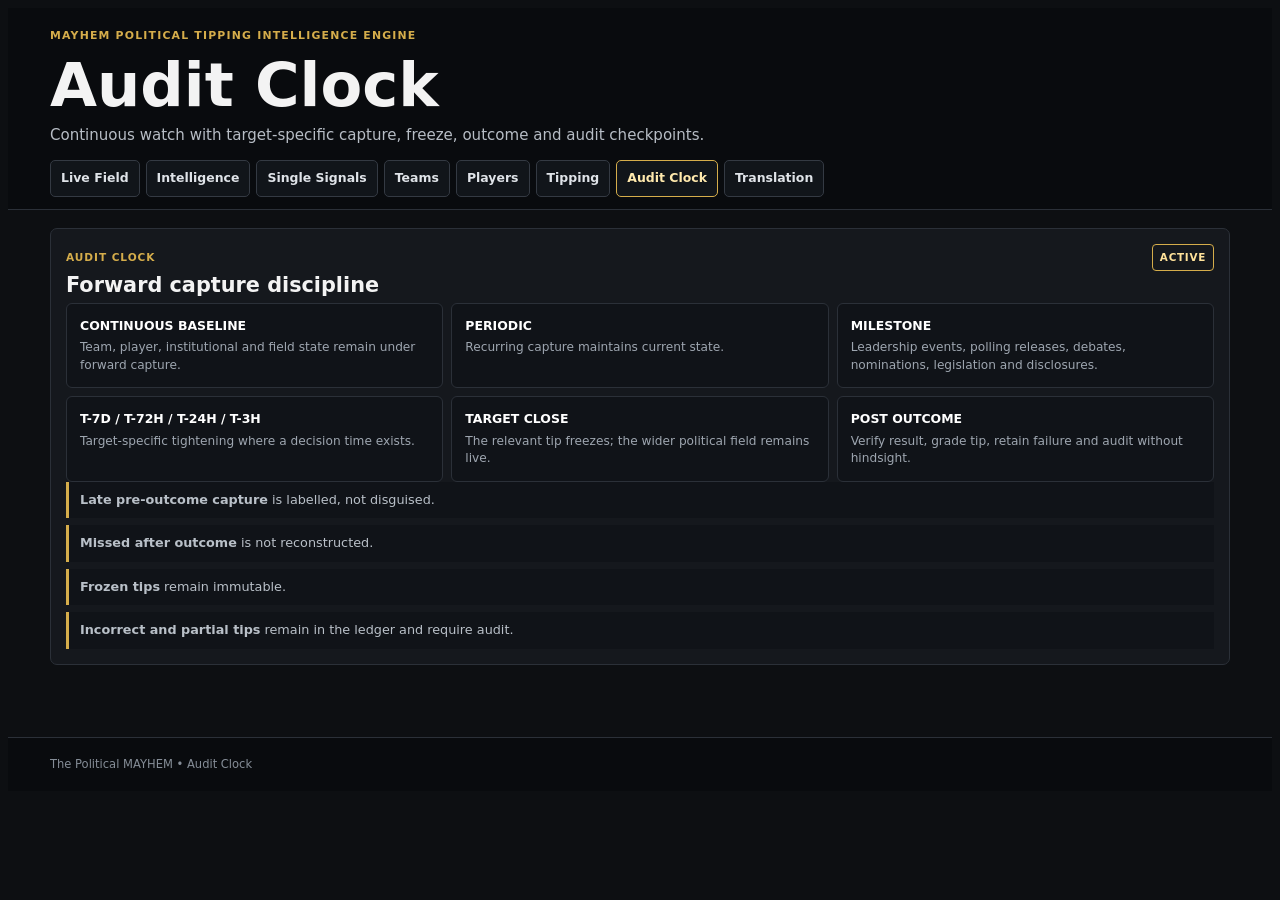
==== audit-clock.html @ 24cec6c0 "Add dedicated Audit Clock page" ====
<!doctype html><html lang="en"><head><meta charset="utf-8"><meta name="viewport" content="width=device-width,initial-scale=1"><title>The Political MAYHEM — Audit Clock</title><link rel="stylesheet" href="site.css"></head><body><header class="topbar"><div class="wrap"><p class="eyebrow">MAYHEM POLITICAL TIPPING INTELLIGENCE ENGINE</p><h1>Audit Clock</h1><p class="lede">Continuous watch with target-specific capture, freeze, outcome and audit checkpoints.</p><nav class="tabs"><a href="./">Live Field</a><a href="intelligence.html">Intelligence</a><a href="single-signals.html">Single Signals</a><a href="teams.html">Teams</a><a href="players.html">Players</a><a href="tipping.html">Tipping</a><a class="active" href="audit-clock.html">Audit Clock</a><a href="translation.html">Translation</a></nav></div></header><main class="wrap"><section><div class="section-head"><div><span class="kicker">AUDIT CLOCK</span><h2>Forward capture discipline</h2></div><span class="status-live">ACTIVE</span></div><div class="clock-grid"><article><strong>CONTINUOUS BASELINE</strong><span>Team, player, institutional and field state remain under forward capture.</span></article><article><strong>PERIODIC</strong><span>Recurring capture maintains current state.</span></article><article><strong>MILESTONE</strong><span>Leadership events, polling releases, debates, nominations, legislation and disclosures.</span></article><article><strong>T-7D / T-72H / T-24H / T-3H</strong><span>Target-specific tightening where a decision time exists.</span></article><article><strong>TARGET CLOSE</strong><span>The relevant tip freezes; the wider political field remains live.</span></article><article><strong>POST OUTCOME</strong><span>Verify result, grade tip, retain failure and audit without hindsight.</span></article></div><div class="rules compact"><p><b>Late pre-outcome capture</b> is labelled, not disguised.</p><p><b>Missed after outcome</b> is not reconstructed.</p><p><b>Frozen tips</b> remain immutable.</p><p><b>Incorrect and partial tips</b> remain in the ledger and require audit.</p></div></section></main><footer><div class="wrap">The Political MAYHEM • Audit Clock</div></footer></body></html>
---- site.css ----
:root{font-family:Inter,system-ui,-apple-system,BlinkMacSystemFont,"Segoe UI",sans-serif;color:#f3f3f3;background:#0d0f12;line-height:1.45;--panel:#15181d;--panel2:#101318;--line:#2b3038;--gold:#d5ad4b;--muted:#9aa1ab;--good:#78d69a}.wrap{width:min(1180px,calc(100% - 24px));margin:auto}.topbar{background:#090b0e;border-bottom:1px solid var(--line);padding:20px 0 12px;position:sticky;top:0;z-index:10}.eyebrow{margin:0;color:var(--gold);font-size:.68rem;letter-spacing:.11em;font-weight:900}.topbar h1{font-size:clamp(2rem,6vw,3.8rem);line-height:.95;margin:.22em 0 .16em}.lede{max-width:920px;color:#b7bdc5;margin:0 0 14px;font-size:.94rem}.tabs{display:flex;flex-wrap:wrap;gap:6px}.tabs a{color:#dfe3e8;text-decoration:none;border:1px solid #343a43;background:#11151a;padding:8px 10px;border-radius:5px;font-size:.78rem;font-weight:800}.tabs a.active,.tabs a:hover{border-color:var(--gold);color:#ffe9ad}main{padding:18px 0 54px}section{margin:0 0 18px;background:var(--panel);border:1px solid var(--line);border-radius:7px;padding:15px}.kicker{font-size:.66rem;font-weight:900;letter-spacing:.09em;color:var(--gold)}h2{font-size:1.3rem;margin:.2em 0 .55em}.scoreboard{border-top:3px solid var(--gold)}.empty-state{background:var(--panel2);border:1px solid var(--line);padding:14px;border-radius:6px;margin-top:8px}.empty-state h2{margin:.35em 0}.empty-state p,.section-copy{color:#b6bdc6;margin:0}.state-pill,.live-dot,.status-built,.status-live{display:inline-block;font-size:.65rem;font-weight:900;letter-spacing:.07em;border:1px solid #424955;padding:5px 7px;border-radius:4px}.state-pill,.status-live{border-color:var(--gold);color:#ffe29a}.live-dot{color:var(--good);border-color:#386248}.status-built{color:#cbd1d8}.watch-grid{display:grid;grid-template-columns:repeat(4,1fr);gap:9px;margin-top:10px}.watch-grid article,.clock-grid article,.grid article{background:var(--panel2);border:1px solid var(--line);border-radius:6px;padding:13px}.watch-grid small{display:block;color:var(--muted);font-size:.65rem;font-weight:800}.watch-grid strong{display:block;font-size:1.15rem;margin:.35em 0;color:#fff}.watch-grid p,.grid p{font-size:.78rem;color:#9da5af;margin:0}.section-head{display:flex;align-items:flex-start;justify-content:space-between;gap:12px}.section-head h2{margin:.15em 0}.feed{display:grid;gap:7px}.feed div{display:grid;grid-template-columns:180px 1fr;gap:10px;padding:10px;background:var(--panel2);border:1px solid var(--line);border-radius:5px}.feed b{color:#fff}.feed span{color:#aeb5be;font-size:.82rem}.tip-flow{display:flex;flex-wrap:wrap;gap:6px;align-items:center;margin:10px 0}.node{padding:9px 10px;border:1px solid #3a414b;background:var(--panel2);border-radius:5px;font-size:.8rem;font-weight:800}.arrow{color:var(--gold);font-weight:900}.rules{display:grid;gap:7px}.rules p{background:var(--panel2);border-left:3px solid var(--gold);margin:0;padding:9px 11px;color:#b9c0c8;font-size:.8rem}.clock-grid{display:grid;grid-template-columns:repeat(3,1fr);gap:8px}.clock-grid strong{display:block;color:#fff;font-size:.78rem}.clock-grid span{display:block;color:#9ea6b0;font-size:.76rem;margin-top:4px}.grid{display:grid;grid-template-columns:repeat(auto-fit,minmax(210px,1fr));gap:8px}.grid h3{font-size:.9rem;margin:0 0 5px}.grid article>span{display:inline-block;margin-top:10px;font-size:.62rem;font-weight:900;color:#d2d7dd}.grid article.next{border-color:var(--gold)}.grid article.next>span{color:#ffe09a}.layers{display:grid;gap:7px;margin-top:10px}.layers div{display:grid;grid-template-columns:150px 210px 1fr;gap:10px;align-items:center;padding:10px;background:var(--panel2);border:1px solid var(--line);border-radius:5px}.layers small{font-family:ui-monospace,SFMono-Regular,Menlo,monospace;color:#d1b364}.layers p{margin:0;color:#9fa7b1;font-size:.78rem}.roster-meta{margin:10px 0;color:#8f98a4;font-size:.72rem}.party-rosters{display:grid;grid-template-columns:repeat(auto-fit,minmax(300px,1fr));gap:10px;margin-top:10px}.party-card{background:#0d1014;border:1px solid #303640;border-radius:7px;overflow:hidden}.party-head{display:flex;justify-content:space-between;gap:10px;padding:13px;border-bottom:1px solid #272d35;background:#11151a}.team-label,.player-label{display:block;font-size:.58rem;letter-spacing:.1em;font-weight:900;color:var(--gold)}.party-head h3{margin:.1em 0 0;font-size:1.2rem}.party-full{margin:2px 0 0;color:#9099a5;font-size:.72rem}.team-state{align-self:flex-start;border:1px solid #3b424d;border-radius:4px;padding:4px 6px;font-size:.58rem;font-weight:900;color:#c8ced5;text-align:right}.leader-strip{display:grid;grid-template-columns:110px 1fr;gap:8px;padding:9px 12px;border-bottom:1px solid #242a31;background:#15191f;font-size:.72rem}.leader-strip b{color:#d5ad4b}.leader-strip span{color:#f3f3f3;font-weight:800}.form-strip{display:grid;grid-template-columns:repeat(4,1fr);gap:1px;background:#242a31;border-bottom:1px solid #242a31}.form-strip>div{background:#101318;padding:9px 10px}.form-strip small{display:block;color:#7f8995;font-size:.56rem;font-weight:900;letter-spacing:.06em}.form-strip strong{display:block;color:#f1f3f5;font-size:.7rem;margin-top:2px}.roster{display:grid}.player-row{display:grid;grid-template-columns:minmax(130px,.8fr) 1.2fr;gap:10px;padding:10px 12px;border-bottom:1px solid #20262d}.player-row:last-child{border-bottom:0}.player-row b{display:block;color:#fff;font-size:.8rem;margin-top:2px}.player-row>span{font-size:.72rem;color:#9fa8b3}footer{border-top:1px solid var(--line);background:#090b0e;color:#858d97;padding:18px 0;font-size:.72rem}@media(max-width:760px){.topbar{position:static}.lede{font-size:.85rem}.tabs{gap:5px}.tabs a{font-size:.7rem;padding:7px 8px}.watch-grid{grid-template-columns:1fr 1fr}.clock-grid{grid-template-columns:1fr}.feed div,.layers div{grid-template-columns:1fr}.tip-flow{display:grid;grid-template-columns:1fr}.arrow{display:none}.node{width:100%;box-sizing:border-box}.section-head{align-items:flex-start}.grid{grid-template-columns:1fr 1fr}.party-rosters{grid-template-columns:1fr}.player-row{grid-template-columns:1fr}.leader-strip{grid-template-columns:1fr}.form-strip{grid-template-columns:1fr 1fr}}@media(max-width:460px){.wrap{width:min(100% - 14px,1180px)}section{padding:11px}.watch-grid,.grid{grid-template-columns:1fr}.topbar h1{font-size:2.1rem}.tabs a{flex:1 1 auto;text-align:center}.section-head{display:block}.section-head>span{margin-top:4px}.empty-state h2{font-size:1.15rem}.party-head{display:block}.team-state{display:inline-block;margin-top:7px}.form-strip{grid-template-columns:1fr 1fr}}
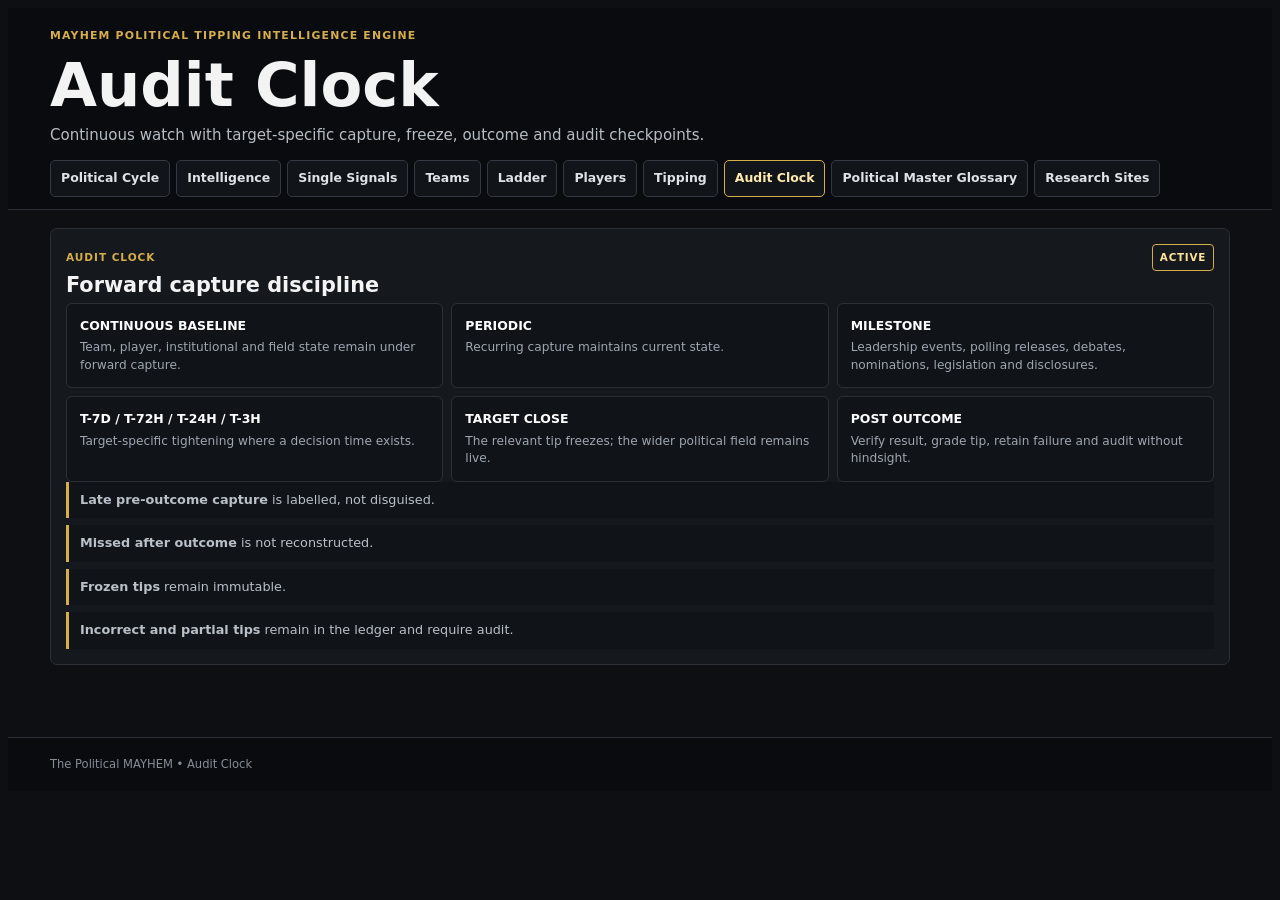
==== commit b22dd663: "Align Audit Clock navigation with NRL-style page architecture" ====
--- a/audit-clock.html
+++ b/audit-clock.html
@@ -1 +1 @@
-<!doctype html><html lang="en"><head><meta charset="utf-8"><meta name="viewport" content="width=device-width,initial-scale=1"><title>The Political MAYHEM — Audit Clock</title><link rel="stylesheet" href="site.css"></head><body><header class="topbar"><div class="wrap"><p class="eyebrow">MAYHEM POLITICAL TIPPING INTELLIGENCE ENGINE</p><h1>Audit Clock</h1><p class="lede">Continuous watch with target-specific capture, freeze, outcome and audit checkpoints.</p><nav class="tabs"><a href="./">Live Field</a><a href="intelligence.html">Intelligence</a><a href="single-signals.html">Single Signals</a><a href="teams.html">Teams</a><a href="players.html">Players</a><a href="tipping.html">Tipping</a><a class="active" href="audit-clock.html">Audit Clock</a><a href="translation.html">Translation</a></nav></div></header><main class="wrap"><section><div class="section-head"><div><span class="kicker">AUDIT CLOCK</span><h2>Forward capture discipline</h2></div><span class="status-live">ACTIVE</span></div><div class="clock-grid"><article><strong>CONTINUOUS BASELINE</strong><span>Team, player, institutional and field state remain under forward capture.</span></article><article><strong>PERIODIC</strong><span>Recurring capture maintains current state.</span></article><article><strong>MILESTONE</strong><span>Leadership events, polling releases, debates, nominations, legislation and disclosures.</span></article><article><strong>T-7D / T-72H / T-24H / T-3H</strong><span>Target-specific tightening where a decision time exists.</span></article><article><strong>TARGET CLOSE</strong><span>The relevant tip freezes; the wider political field remains live.</span></article><article><strong>POST OUTCOME</strong><span>Verify result, grade tip, retain failure and audit without hindsight.</span></article></div><div class="rules compact"><p><b>Late pre-outcome capture</b> is labelled, not disguised.</p><p><b>Missed after outcome</b> is not reconstructed.</p><p><b>Frozen tips</b> remain immutable.</p><p><b>Incorrect and partial tips</b> remain in the ledger and require audit.</p></div></section></main><footer><div class="wrap">The Political MAYHEM • Audit Clock</div></footer></body></html>+<!doctype html><html lang="en"><head><meta charset="utf-8"><meta name="viewport" content="width=device-width,initial-scale=1"><title>The Political MAYHEM — Audit Clock</title><link rel="stylesheet" href="site.css"></head><body><header class="topbar"><div class="wrap"><p class="eyebrow">MAYHEM POLITICAL TIPPING INTELLIGENCE ENGINE</p><h1>Audit Clock</h1><p class="lede">Continuous watch with target-specific capture, freeze, outcome and audit checkpoints.</p><nav class="tabs"><a href="./">Political Cycle</a><a href="intelligence.html">Intelligence</a><a href="single-signals.html">Single Signals</a><a href="teams.html">Teams</a><a href="ladder.html">Ladder</a><a href="players.html">Players</a><a href="tipping.html">Tipping</a><a class="active" href="audit-clock.html">Audit Clock</a><a href="glossary.html">Political Master Glossary</a><a href="sites.html">Research Sites</a></nav></div></header><main class="wrap"><section><div class="section-head"><div><span class="kicker">AUDIT CLOCK</span><h2>Forward capture discipline</h2></div><span class="status-live">ACTIVE</span></div><div class="clock-grid"><article><strong>CONTINUOUS BASELINE</strong><span>Team, player, institutional and field state remain under forward capture.</span></article><article><strong>PERIODIC</strong><span>Recurring capture maintains current state.</span></article><article><strong>MILESTONE</strong><span>Leadership events, polling releases, debates, nominations, legislation and disclosures.</span></article><article><strong>T-7D / T-72H / T-24H / T-3H</strong><span>Target-specific tightening where a decision time exists.</span></article><article><strong>TARGET CLOSE</strong><span>The relevant tip freezes; the wider political field remains live.</span></article><article><strong>POST OUTCOME</strong><span>Verify result, grade tip, retain failure and audit without hindsight.</span></article></div><div class="rules compact"><p><b>Late pre-outcome capture</b> is labelled, not disguised.</p><p><b>Missed after outcome</b> is not reconstructed.</p><p><b>Frozen tips</b> remain immutable.</p><p><b>Incorrect and partial tips</b> remain in the ledger and require audit.</p></div></section></main><footer><div class="wrap">The Political MAYHEM • Audit Clock</div></footer></body></html>
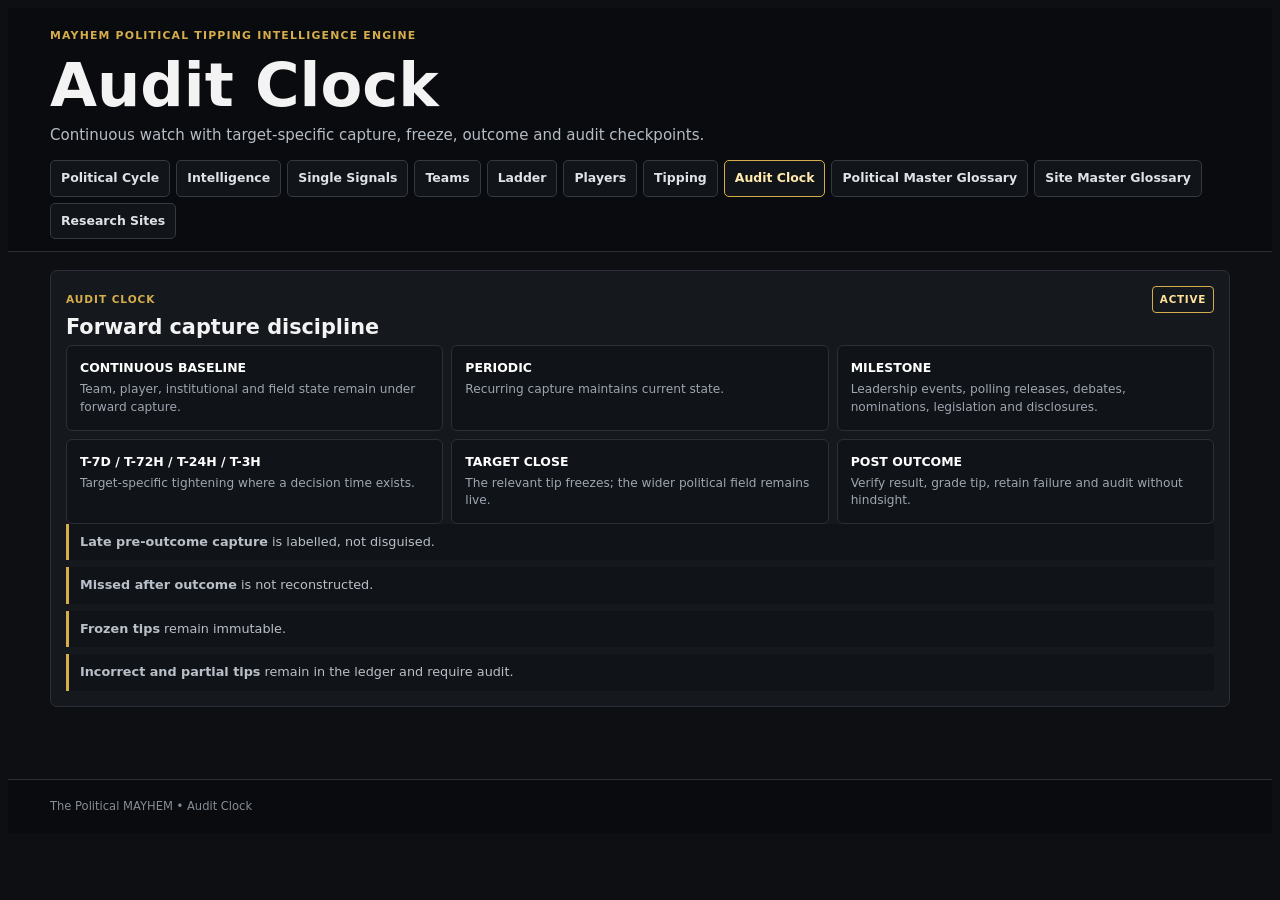
==== commit 0bf143ad: "Expose both master glossaries in Audit Clock nav" ====
--- a/audit-clock.html
+++ b/audit-clock.html
@@ -1 +1 @@
-<!doctype html><html lang="en"><head><meta charset="utf-8"><meta name="viewport" content="width=device-width,initial-scale=1"><title>The Political MAYHEM — Audit Clock</title><link rel="stylesheet" href="site.css"></head><body><header class="topbar"><div class="wrap"><p class="eyebrow">MAYHEM POLITICAL TIPPING INTELLIGENCE ENGINE</p><h1>Audit Clock</h1><p class="lede">Continuous watch with target-specific capture, freeze, outcome and audit checkpoints.</p><nav class="tabs"><a href="./">Political Cycle</a><a href="intelligence.html">Intelligence</a><a href="single-signals.html">Single Signals</a><a href="teams.html">Teams</a><a href="ladder.html">Ladder</a><a href="players.html">Players</a><a href="tipping.html">Tipping</a><a class="active" href="audit-clock.html">Audit Clock</a><a href="glossary.html">Political Master Glossary</a><a href="sites.html">Research Sites</a></nav></div></header><main class="wrap"><section><div class="section-head"><div><span class="kicker">AUDIT CLOCK</span><h2>Forward capture discipline</h2></div><span class="status-live">ACTIVE</span></div><div class="clock-grid"><article><strong>CONTINUOUS BASELINE</strong><span>Team, player, institutional and field state remain under forward capture.</span></article><article><strong>PERIODIC</strong><span>Recurring capture maintains current state.</span></article><article><strong>MILESTONE</strong><span>Leadership events, polling releases, debates, nominations, legislation and disclosures.</span></article><article><strong>T-7D / T-72H / T-24H / T-3H</strong><span>Target-specific tightening where a decision time exists.</span></article><article><strong>TARGET CLOSE</strong><span>The relevant tip freezes; the wider political field remains live.</span></article><article><strong>POST OUTCOME</strong><span>Verify result, grade tip, retain failure and audit without hindsight.</span></article></div><div class="rules compact"><p><b>Late pre-outcome capture</b> is labelled, not disguised.</p><p><b>Missed after outcome</b> is not reconstructed.</p><p><b>Frozen tips</b> remain immutable.</p><p><b>Incorrect and partial tips</b> remain in the ledger and require audit.</p></div></section></main><footer><div class="wrap">The Political MAYHEM • Audit Clock</div></footer></body></html>+<!doctype html><html lang="en"><head><meta charset="utf-8"><meta name="viewport" content="width=device-width,initial-scale=1"><title>The Political MAYHEM — Audit Clock</title><link rel="stylesheet" href="site.css"></head><body><header class="topbar"><div class="wrap"><p class="eyebrow">MAYHEM POLITICAL TIPPING INTELLIGENCE ENGINE</p><h1>Audit Clock</h1><p class="lede">Continuous watch with target-specific capture, freeze, outcome and audit checkpoints.</p><nav class="tabs"><a href="./">Political Cycle</a><a href="intelligence.html">Intelligence</a><a href="single-signals.html">Single Signals</a><a href="teams.html">Teams</a><a href="ladder.html">Ladder</a><a href="players.html">Players</a><a href="tipping.html">Tipping</a><a class="active" href="audit-clock.html">Audit Clock</a><a href="glossary.html">Political Master Glossary</a><a href="site-master-glossary.html">Site Master Glossary</a><a href="sites.html">Research Sites</a></nav></div></header><main class="wrap"><section><div class="section-head"><div><span class="kicker">AUDIT CLOCK</span><h2>Forward capture discipline</h2></div><span class="status-live">ACTIVE</span></div><div class="clock-grid"><article><strong>CONTINUOUS BASELINE</strong><span>Team, player, institutional and field state remain under forward capture.</span></article><article><strong>PERIODIC</strong><span>Recurring capture maintains current state.</span></article><article><strong>MILESTONE</strong><span>Leadership events, polling releases, debates, nominations, legislation and disclosures.</span></article><article><strong>T-7D / T-72H / T-24H / T-3H</strong><span>Target-specific tightening where a decision time exists.</span></article><article><strong>TARGET CLOSE</strong><span>The relevant tip freezes; the wider political field remains live.</span></article><article><strong>POST OUTCOME</strong><span>Verify result, grade tip, retain failure and audit without hindsight.</span></article></div><div class="rules compact"><p><b>Late pre-outcome capture</b> is labelled, not disguised.</p><p><b>Missed after outcome</b> is not reconstructed.</p><p><b>Frozen tips</b> remain immutable.</p><p><b>Incorrect and partial tips</b> remain in the ledger and require audit.</p></div></section></main><footer><div class="wrap">The Political MAYHEM • Audit Clock</div></footer></body></html>
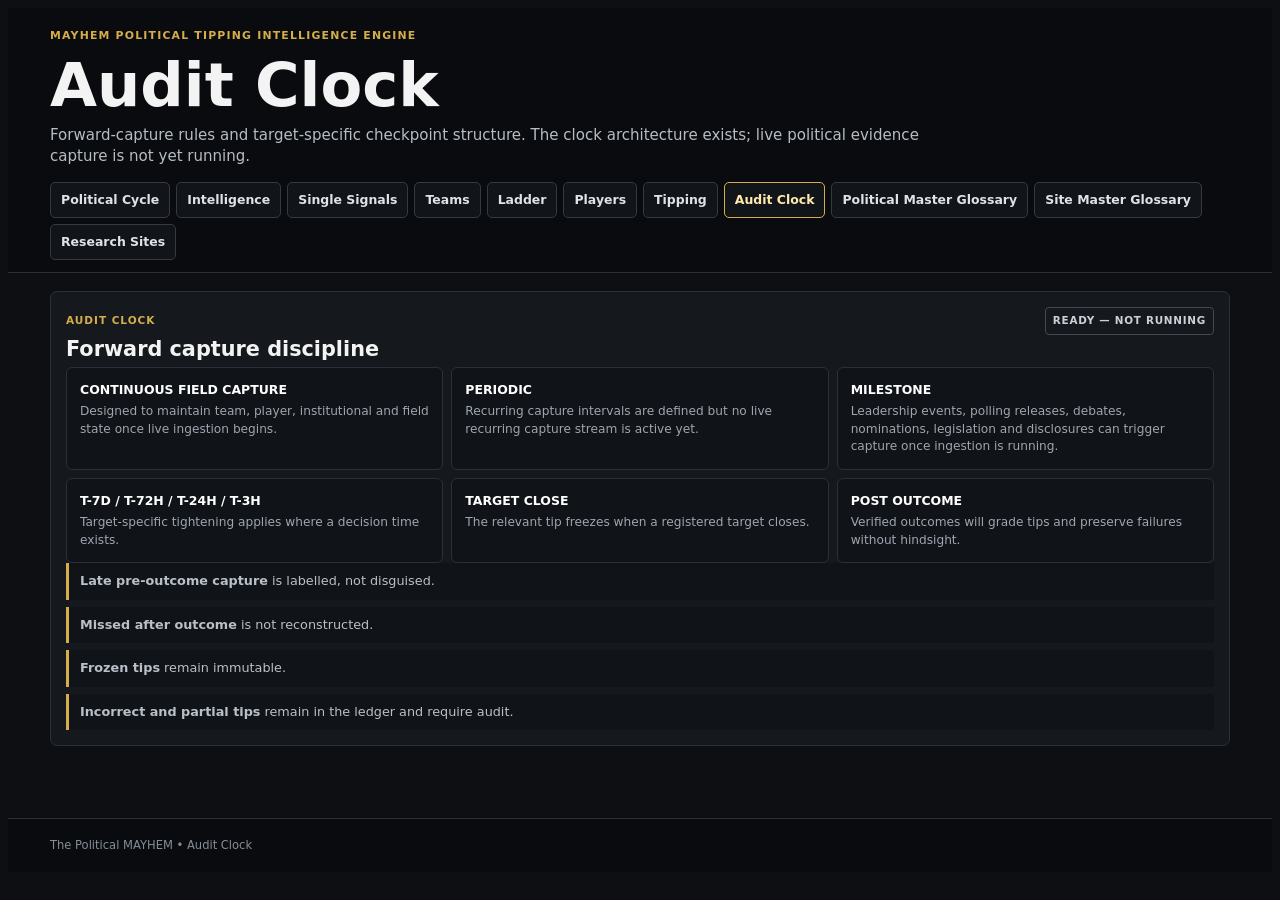
==== commit e5df758f: "Correct audit clock ingestion state" ====
--- a/audit-clock.html
+++ b/audit-clock.html
@@ -1 +1 @@
-<!doctype html><html lang="en"><head><meta charset="utf-8"><meta name="viewport" content="width=device-width,initial-scale=1"><title>The Political MAYHEM — Audit Clock</title><link rel="stylesheet" href="site.css"></head><body><header class="topbar"><div class="wrap"><p class="eyebrow">MAYHEM POLITICAL TIPPING INTELLIGENCE ENGINE</p><h1>Audit Clock</h1><p class="lede">Continuous watch with target-specific capture, freeze, outcome and audit checkpoints.</p><nav class="tabs"><a href="./">Political Cycle</a><a href="intelligence.html">Intelligence</a><a href="single-signals.html">Single Signals</a><a href="teams.html">Teams</a><a href="ladder.html">Ladder</a><a href="players.html">Players</a><a href="tipping.html">Tipping</a><a class="active" href="audit-clock.html">Audit Clock</a><a href="glossary.html">Political Master Glossary</a><a href="site-master-glossary.html">Site Master Glossary</a><a href="sites.html">Research Sites</a></nav></div></header><main class="wrap"><section><div class="section-head"><div><span class="kicker">AUDIT CLOCK</span><h2>Forward capture discipline</h2></div><span class="status-live">ACTIVE</span></div><div class="clock-grid"><article><strong>CONTINUOUS BASELINE</strong><span>Team, player, institutional and field state remain under forward capture.</span></article><article><strong>PERIODIC</strong><span>Recurring capture maintains current state.</span></article><article><strong>MILESTONE</strong><span>Leadership events, polling releases, debates, nominations, legislation and disclosures.</span></article><article><strong>T-7D / T-72H / T-24H / T-3H</strong><span>Target-specific tightening where a decision time exists.</span></article><article><strong>TARGET CLOSE</strong><span>The relevant tip freezes; the wider political field remains live.</span></article><article><strong>POST OUTCOME</strong><span>Verify result, grade tip, retain failure and audit without hindsight.</span></article></div><div class="rules compact"><p><b>Late pre-outcome capture</b> is labelled, not disguised.</p><p><b>Missed after outcome</b> is not reconstructed.</p><p><b>Frozen tips</b> remain immutable.</p><p><b>Incorrect and partial tips</b> remain in the ledger and require audit.</p></div></section></main><footer><div class="wrap">The Political MAYHEM • Audit Clock</div></footer></body></html>+<!doctype html><html lang="en"><head><meta charset="utf-8"><meta name="viewport" content="width=device-width,initial-scale=1"><title>The Political MAYHEM — Audit Clock</title><link rel="stylesheet" href="site.css"></head><body><header class="topbar"><div class="wrap"><p class="eyebrow">MAYHEM POLITICAL TIPPING INTELLIGENCE ENGINE</p><h1>Audit Clock</h1><p class="lede">Forward-capture rules and target-specific checkpoint structure. The clock architecture exists; live political evidence capture is not yet running.</p><nav class="tabs"><a href="./">Political Cycle</a><a href="intelligence.html">Intelligence</a><a href="single-signals.html">Single Signals</a><a href="teams.html">Teams</a><a href="ladder.html">Ladder</a><a href="players.html">Players</a><a href="tipping.html">Tipping</a><a class="active" href="audit-clock.html">Audit Clock</a><a href="glossary.html">Political Master Glossary</a><a href="site-master-glossary.html">Site Master Glossary</a><a href="sites.html">Research Sites</a></nav></div></header><main class="wrap"><section><div class="section-head"><div><span class="kicker">AUDIT CLOCK</span><h2>Forward capture discipline</h2></div><span class="status-built">READY — NOT RUNNING</span></div><div class="clock-grid"><article><strong>CONTINUOUS FIELD CAPTURE</strong><span>Designed to maintain team, player, institutional and field state once live ingestion begins.</span></article><article><strong>PERIODIC</strong><span>Recurring capture intervals are defined but no live recurring capture stream is active yet.</span></article><article><strong>MILESTONE</strong><span>Leadership events, polling releases, debates, nominations, legislation and disclosures can trigger capture once ingestion is running.</span></article><article><strong>T-7D / T-72H / T-24H / T-3H</strong><span>Target-specific tightening applies where a decision time exists.</span></article><article><strong>TARGET CLOSE</strong><span>The relevant tip freezes when a registered target closes.</span></article><article><strong>POST OUTCOME</strong><span>Verified outcomes will grade tips and preserve failures without hindsight.</span></article></div><div class="rules compact"><p><b>Late pre-outcome capture</b> is labelled, not disguised.</p><p><b>Missed after outcome</b> is not reconstructed.</p><p><b>Frozen tips</b> remain immutable.</p><p><b>Incorrect and partial tips</b> remain in the ledger and require audit.</p></div></section></main><footer><div class="wrap">The Political MAYHEM • Audit Clock</div></footer></body></html>
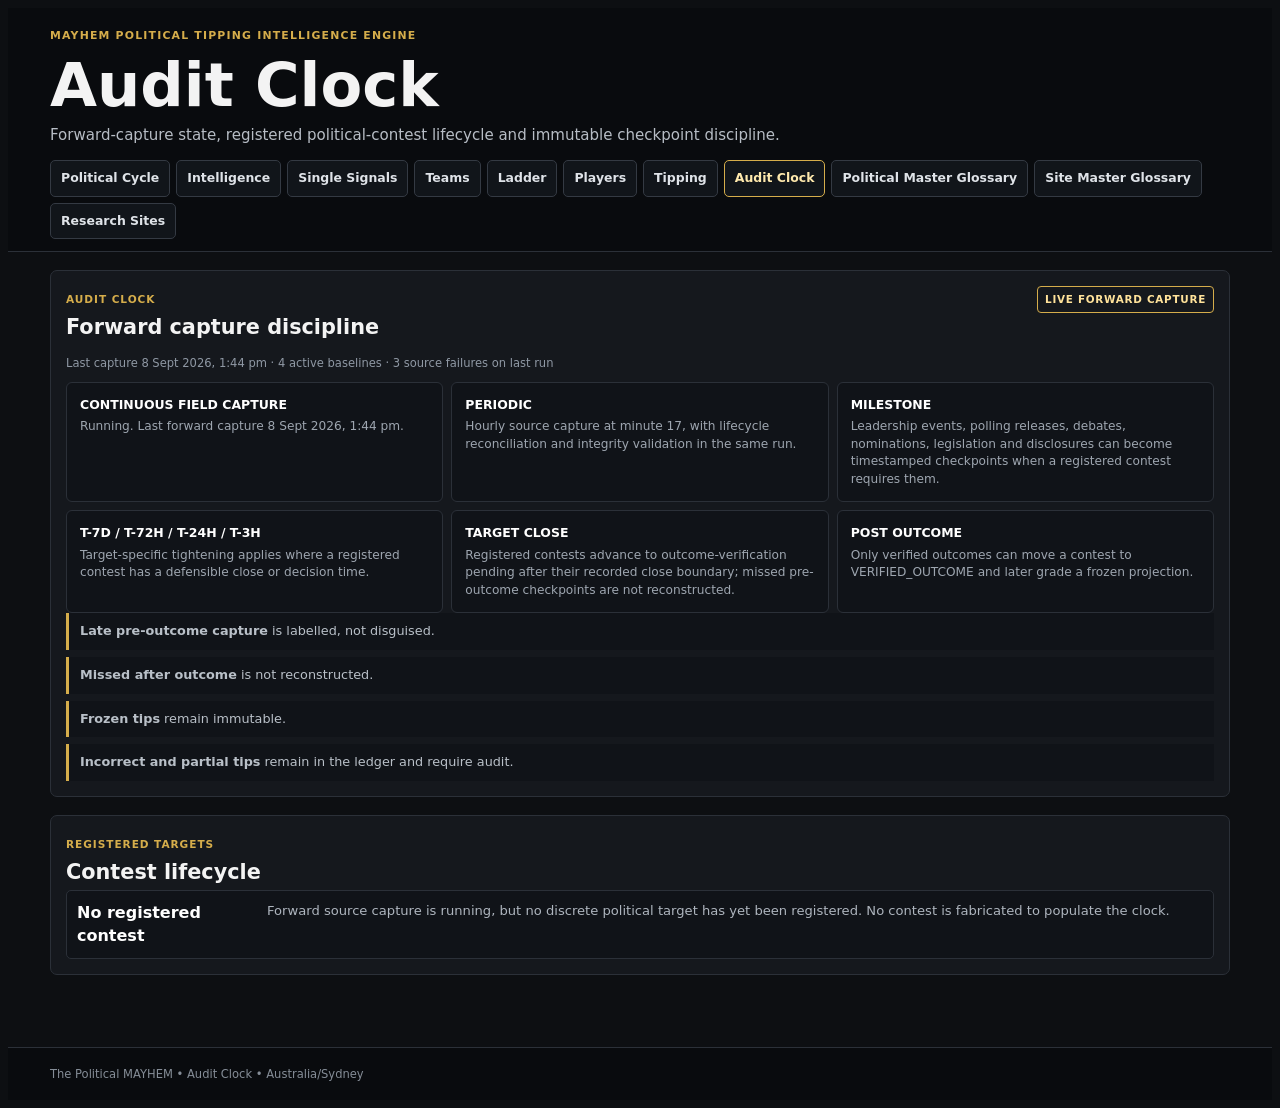
==== commit c147c931: "Render live political audit clock state" ====
--- a/audit-clock.html
+++ b/audit-clock.html
@@ -1 +1,18 @@
-<!doctype html><html lang="en"><head><meta charset="utf-8"><meta name="viewport" content="width=device-width,initial-scale=1"><title>The Political MAYHEM — Audit Clock</title><link rel="stylesheet" href="site.css"></head><body><header class="topbar"><div class="wrap"><p class="eyebrow">MAYHEM POLITICAL TIPPING INTELLIGENCE ENGINE</p><h1>Audit Clock</h1><p class="lede">Forward-capture rules and target-specific checkpoint structure. The clock architecture exists; live political evidence capture is not yet running.</p><nav class="tabs"><a href="./">Political Cycle</a><a href="intelligence.html">Intelligence</a><a href="single-signals.html">Single Signals</a><a href="teams.html">Teams</a><a href="ladder.html">Ladder</a><a href="players.html">Players</a><a href="tipping.html">Tipping</a><a class="active" href="audit-clock.html">Audit Clock</a><a href="glossary.html">Political Master Glossary</a><a href="site-master-glossary.html">Site Master Glossary</a><a href="sites.html">Research Sites</a></nav></div></header><main class="wrap"><section><div class="section-head"><div><span class="kicker">AUDIT CLOCK</span><h2>Forward capture discipline</h2></div><span class="status-built">READY — NOT RUNNING</span></div><div class="clock-grid"><article><strong>CONTINUOUS FIELD CAPTURE</strong><span>Designed to maintain team, player, institutional and field state once live ingestion begins.</span></article><article><strong>PERIODIC</strong><span>Recurring capture intervals are defined but no live recurring capture stream is active yet.</span></article><article><strong>MILESTONE</strong><span>Leadership events, polling releases, debates, nominations, legislation and disclosures can trigger capture once ingestion is running.</span></article><article><strong>T-7D / T-72H / T-24H / T-3H</strong><span>Target-specific tightening applies where a decision time exists.</span></article><article><strong>TARGET CLOSE</strong><span>The relevant tip freezes when a registered target closes.</span></article><article><strong>POST OUTCOME</strong><span>Verified outcomes will grade tips and preserve failures without hindsight.</span></article></div><div class="rules compact"><p><b>Late pre-outcome capture</b> is labelled, not disguised.</p><p><b>Missed after outcome</b> is not reconstructed.</p><p><b>Frozen tips</b> remain immutable.</p><p><b>Incorrect and partial tips</b> remain in the ledger and require audit.</p></div></section></main><footer><div class="wrap">The Political MAYHEM • Audit Clock</div></footer></body></html>+<!doctype html><html lang="en"><head><meta charset="utf-8"><meta name="viewport" content="width=device-width,initial-scale=1"><title>The Political MAYHEM — Audit Clock</title><link rel="stylesheet" href="site.css"></head><body><header class="topbar"><div class="wrap"><p class="eyebrow">MAYHEM POLITICAL TIPPING INTELLIGENCE ENGINE</p><h1>Audit Clock</h1><p class="lede">Forward-capture state, registered political-contest lifecycle and immutable checkpoint discipline.</p><nav class="tabs"><a href="./">Political Cycle</a><a href="intelligence.html">Intelligence</a><a href="single-signals.html">Single Signals</a><a href="teams.html">Teams</a><a href="ladder.html">Ladder</a><a href="players.html">Players</a><a href="tipping.html">Tipping</a><a class="active" href="audit-clock.html">Audit Clock</a><a href="glossary.html">Political Master Glossary</a><a href="site-master-glossary.html">Site Master Glossary</a><a href="sites.html">Research Sites</a></nav></div></header><main class="wrap"><section><div class="section-head"><div><span class="kicker">AUDIT CLOCK</span><h2>Forward capture discipline</h2></div><span id="clock-status" class="status-live">LOADING</span></div><p id="clock-meta" class="roster-meta">Loading live forward state…</p><div class="clock-grid"><article><strong>CONTINUOUS FIELD CAPTURE</strong><span id="continuous-state">Loading…</span></article><article><strong>PERIODIC</strong><span>Hourly source capture at minute 17, with lifecycle reconciliation and integrity validation in the same run.</span></article><article><strong>MILESTONE</strong><span>Leadership events, polling releases, debates, nominations, legislation and disclosures can become timestamped checkpoints when a registered contest requires them.</span></article><article><strong>T-7D / T-72H / T-24H / T-3H</strong><span>Target-specific tightening applies where a registered contest has a defensible close or decision time.</span></article><article><strong>TARGET CLOSE</strong><span>Registered contests advance to outcome-verification pending after their recorded close boundary; missed pre-outcome checkpoints are not reconstructed.</span></article><article><strong>POST OUTCOME</strong><span>Only verified outcomes can move a contest to VERIFIED_OUTCOME and later grade a frozen projection.</span></article></div><div class="rules compact"><p><b>Late pre-outcome capture</b> is labelled, not disguised.</p><p><b>Missed after outcome</b> is not reconstructed.</p><p><b>Frozen tips</b> remain immutable.</p><p><b>Incorrect and partial tips</b> remain in the ledger and require audit.</p></div></section><section><div class="section-head"><div><span class="kicker">REGISTERED TARGETS</span><h2>Contest lifecycle</h2></div></div><div id="contest-clock" class="feed"><div><b>Loading…</b><span>Registered political contests and checkpoints</span></div></div></section></main><footer><div class="wrap">The Political MAYHEM • Audit Clock • Australia/Sydney</div></footer><script>
+const esc=s=>String(s??'').replace(/[&<>"']/g,c=>({'&':'&amp;','<':'&lt;','>':'&gt;','"':'&quot;',"'":'&#39;'}[c]));
+const when=v=>{if(!v)return'—';try{return new Intl.DateTimeFormat('en-AU',{timeZone:'Australia/Sydney',dateStyle:'medium',timeStyle:'short'}).format(new Date(v))}catch{return v}};
+Promise.all([
+  fetch('data/runtime/forward-signal-capture-state.json?'+Date.now(),{cache:'no-store'}).then(r=>r.json()),
+  fetch('data/runtime/political-contests.json?'+Date.now(),{cache:'no-store'}).then(r=>r.json()),
+  fetch('data/runtime/contest-checkpoints.json?'+Date.now(),{cache:'no-store'}).then(r=>r.json())
+]).then(([s,c,k])=>{
+  const active=s.status==='ACTIVE';
+  const status=document.getElementById('clock-status');status.textContent=active?'LIVE FORWARD CAPTURE':'CAPTURE STATE '+esc(s.status||'UNKNOWN');status.className=active?'status-live':'status-built';
+  const failures=s.last_run?.failures||[];
+  document.getElementById('clock-meta').textContent=`Last capture ${when(s.last_run?.captured_at||s.updated_at)} · ${Object.keys(s.sources||{}).length} active baselines · ${failures.length} source failure${failures.length===1?'':'s'} on last run`;
+  document.getElementById('continuous-state').textContent=active?`Running. Last forward capture ${when(s.last_run?.captured_at||s.updated_at)}.`:'Forward capture is not currently marked ACTIVE.';
+  const cpBy=new Map((k.contests||[]).map(x=>[x.contest_id,x]));
+  const contests=c.contests||[];
+  document.getElementById('contest-clock').innerHTML=contests.length?contests.map(x=>{const cp=cpBy.get(x.contest_id);const arr=cp?.checkpoints||[];const captured=arr.filter(y=>String(y.capture_state).startsWith('CAPTURED')).length;const missed=arr.filter(y=>y.capture_state==='MISSED_NOT_CAPTURED').length;return `<div><b>${esc(x.status)} · ${esc(x.name||x.contest_id)}</b><span>${esc(x.jurisdiction)} · ${arr.length} checkpoint${arr.length===1?'':'s'} · ${captured} captured · ${missed} missed · close ${esc(when(x.close_at))}</span></div>`}).join(''):'<div><b>No registered contest</b><span>Forward source capture is running, but no discrete political target has yet been registered. No contest is fabricated to populate the clock.</span></div>';
+}).catch(()=>{document.getElementById('clock-status').textContent='RUNTIME UNAVAILABLE';document.getElementById('clock-status').className='status-built';document.getElementById('clock-meta').textContent='Audit runtime data could not be loaded.';document.getElementById('continuous-state').textContent='Unavailable.';document.getElementById('contest-clock').innerHTML='<div><b>Unavailable</b><span>Contest lifecycle data could not be loaded.</span></div>'});
+</script></body></html>
